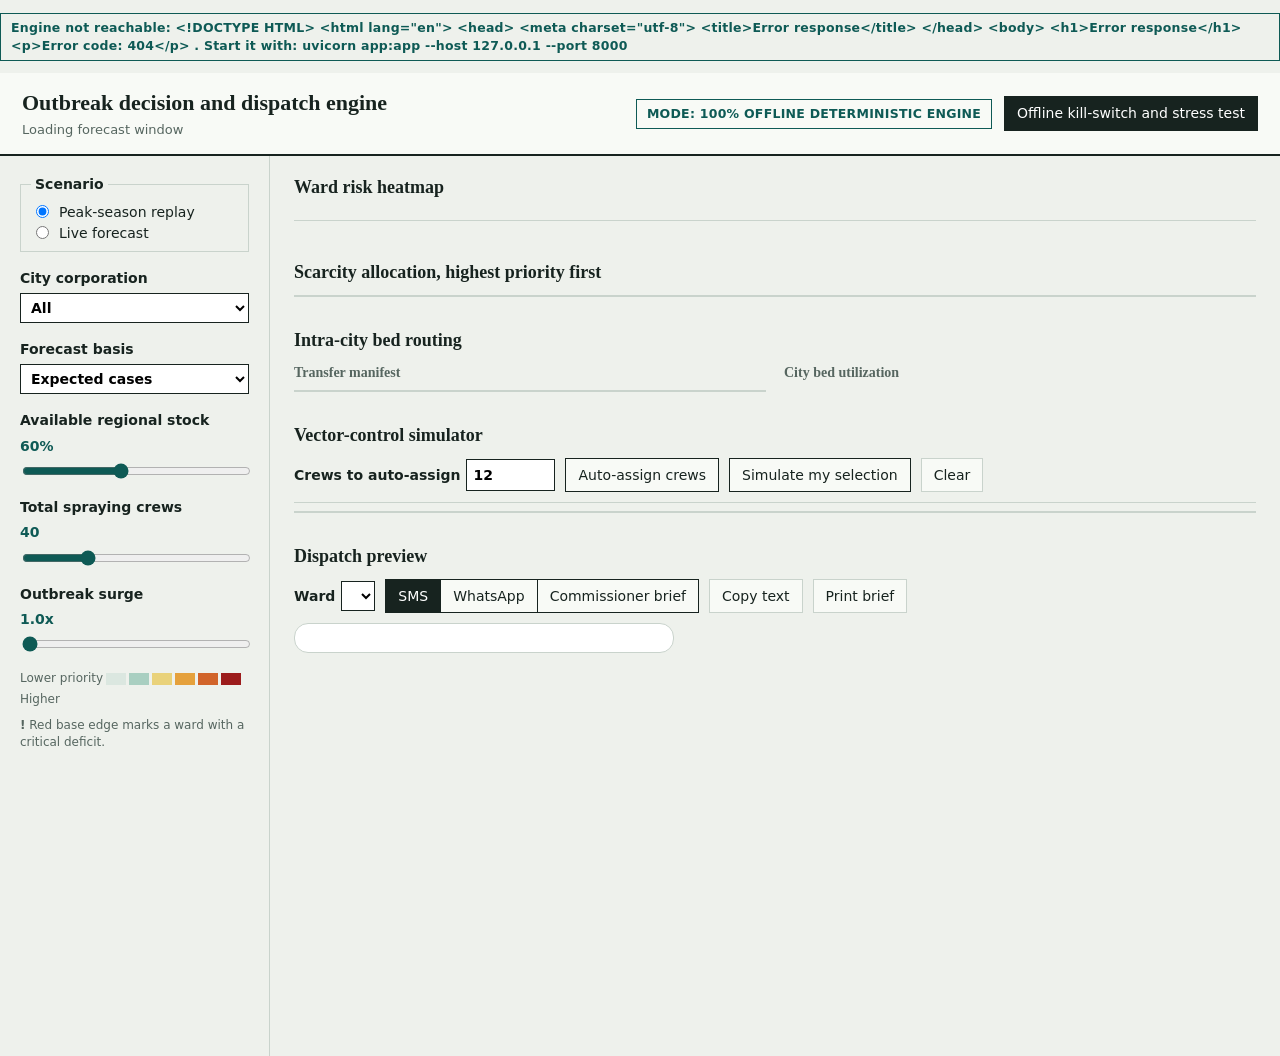
==== static/index.html @ 08a803f5 "updated the static for stability" ====
<!doctype html>
<html lang="en">
<head>
<meta charset="utf-8">
<meta name="viewport" content="width=device-width, initial-scale=1">
<title>Dengue dispatch engine</title>
<link rel="stylesheet" href="/static/styles.css">
</head>
<body>
<header class="top">
  <div>
    <h1>Outbreak decision and dispatch engine</h1>
    <p id="asof" class="sub">Loading forecast window</p>
  </div>
  <div class="top-actions">
    <span id="mode" class="mode" role="status">MODE: 100% OFFLINE DETERMINISTIC ENGINE</span>
    <button id="stressBtn" class="primary">Offline kill-switch and stress test</button>
  </div>
</header>

<div class="shell">
  <aside class="rail" aria-label="Controls">
    <fieldset>
      <legend>Scenario</legend>
      <label class="radio"><input type="radio" name="scenario" value="peak" checked> <span id="lblPeak">Peak-season replay</span></label>
      <label class="radio"><input type="radio" name="scenario" value="live"> <span id="lblLive">Live forecast</span></label>
    </fieldset>
    <label>City corporation
      <select id="city"><option>All</option></select>
    </label>
    <label>Forecast basis
      <select id="basis"><option value="expected">Expected cases</option><option value="upper">Upper bound (q90)</option></select>
    </label>
    <label>Available regional stock <output id="stockO">60%</output>
      <input id="stock" type="range" min="30" max="100" step="5" value="60">
    </label>
    <label>Total spraying crews <output id="crewsO">40</output>
      <input id="crews" type="range" min="10" max="120" step="1" value="40">
    </label>
    <label>Outbreak surge <output id="surgeO">1.0x</output>
      <input id="surge" type="range" min="1" max="4" step="0.25" value="1">
    </label>
    <div class="legend" aria-label="Heatmap legend">
      <span>Lower priority</span>
      <i class="t0"></i><i class="t1"></i><i class="t2"></i><i class="t3"></i><i class="t4"></i><i class="t5"></i>
      <span>Higher</span>
      <p><b class="flag">!</b> Red base edge marks a ward with a critical deficit.</p>
    </div>
  </aside>

  <main>
    <section aria-labelledby="hHeat">
      <h2 id="hHeat">Ward risk heatmap</h2>
      <div id="heat" class="heat"></div>
      <div id="totals" class="totals"></div>
    </section>

    <section aria-labelledby="hAlloc">
      <h2 id="hAlloc">Scarcity allocation, highest priority first</h2>
      <div class="scroll tall"><table id="alloc"></table></div>
    </section>

    <section aria-labelledby="hBeds">
      <h2 id="hBeds">Intra-city bed routing</h2>
      <div class="two">
        <div><h3>Transfer manifest</h3><div class="scroll"><table id="xfer"></table></div></div>
        <div><h3>City bed utilization</h3><table id="cityTbl"></table></div>
      </div>
    </section>

    <section aria-labelledby="hVec">
      <h2 id="hVec">Vector-control simulator</h2>
      <div class="simbar">
        <label>Crews to auto-assign <input id="auto" type="number" min="1" max="180" value="12"></label>
        <button id="autoBtn">Auto-assign crews</button>
        <button id="selBtn">Simulate my selection</button>
        <button id="clrBtn" class="ghost">Clear</button>
      </div>
      <div id="simTotals" class="totals"></div>
      <div class="scroll tall"><table id="board"></table></div>
    </section>

    <section aria-labelledby="hDisp">
      <h2 id="hDisp">Dispatch preview</h2>
      <div class="simbar">
        <label>Ward <select id="wardSel"></select></label>
        <div class="tabs" role="tablist">
          <button role="tab" data-tab="sms" aria-selected="true">SMS</button>
          <button role="tab" data-tab="wa" aria-selected="false">WhatsApp</button>
          <button role="tab" data-tab="doc" aria-selected="false">Commissioner brief</button>
        </div>
        <button id="copyBtn" class="ghost">Copy text</button>
        <button id="printBtn" class="ghost">Print brief</button>
      </div>
      <div id="pane-sms" class="pane"><pre id="smsTxt" class="sms"></pre><p id="smsLen" class="sub"></p></div>
      <div id="pane-wa" class="pane" hidden><pre id="waTxt" class="wa"></pre></div>
      <div id="pane-doc" class="pane" hidden><iframe id="docFrame" title="Commissioner brief preview"></iframe></div>
    </section>
  </main>
</div>

<dialog id="stress">
  <h2>Offline kill-switch and outbreak stress test</h2>
  <p id="stressSum" class="sub"></p>
  <ul id="stressList" class="checks"></ul>
  <button id="stressClose" class="primary">Close</button>
</dialog>
<script src="/static/app.js"></script>
</body>
</html>
---- static/styles.css ----
:root{--bg:#eef1ec;--panel:#f8faf6;--ink:#17231f;--mute:#566660;--line:#c9d3cc;--teal:#0e5a55;--amber:#d9962b;--red:#b42318;
--t0:#dbe7e0;--t1:#a9cfc1;--t2:#e9d27a;--t3:#e5a13c;--t4:#d1642a;--t5:#9c1c1c;
--serif:"Iowan Old Style","Palatino Linotype",Palatino,Georgia,serif;--sans:system-ui,-apple-system,"Segoe UI",Roboto,Arial,sans-serif}
*{box-sizing:border-box}
body{margin:0;background:var(--bg);color:var(--ink);font:14px/1.45 var(--sans)}
h1,h2,h3{font-family:var(--serif);font-weight:600;margin:0}
h1{font-size:22px} h2{font-size:18px;margin-bottom:10px} h3{font-size:14px;margin:0 0 6px;color:var(--mute)}
.sub{margin:2px 0 0;color:var(--mute);font-size:13px}
.top{display:flex;justify-content:space-between;align-items:center;gap:16px;flex-wrap:wrap;padding:14px 22px;border-bottom:2px solid var(--ink);background:var(--panel)}
.top-actions{display:flex;align-items:center;gap:12px;flex-wrap:wrap}
.mode{border:1.5px solid var(--teal);color:var(--teal);padding:5px 10px;font-weight:600;font-size:12.5px;letter-spacing:.02em}
button{font:inherit;padding:6px 12px;border:1px solid var(--ink);background:var(--panel);color:var(--ink);cursor:pointer}
button:hover{background:#e3eae4} button.primary{background:var(--ink);color:#fff} button.primary:hover{background:var(--teal)}
button.ghost{border-color:var(--line)}
:focus-visible{outline:3px solid var(--amber);outline-offset:2px}
.shell{display:grid;grid-template-columns:270px 1fr;gap:0;align-items:start}
.rail{position:sticky;top:0;padding:18px 20px;border-right:1px solid var(--line);display:flex;flex-direction:column;gap:16px;min-height:100vh}
.rail label{display:flex;flex-direction:column;gap:5px;font-weight:600}
.rail output{float:right;font-variant-numeric:tabular-nums;color:var(--teal)}
select,input[type=number]{font:inherit;padding:5px 6px;border:1px solid var(--ink);background:#fff}
input[type=range]{width:100%;accent-color:var(--teal)}
fieldset{border:1px solid var(--line);padding:8px 10px;margin:0} legend{font-weight:600;padding:0 4px}
.radio{flex-direction:row!important;align-items:flex-start;font-weight:400!important;gap:7px!important}
.legend{font-size:12px;color:var(--mute);display:flex;flex-wrap:wrap;align-items:center;gap:3px}
.legend i{display:inline-block;width:20px;height:12px}.legend p{margin:6px 0 0;flex-basis:100%}
.t0{background:var(--t0)}.t1{background:var(--t1)}.t2{background:var(--t2)}.t3{background:var(--t3)}.t4{background:var(--t4)}.t5{background:var(--t5)}
main{padding:18px 24px 60px;display:flex;flex-direction:column;gap:30px;min-width:0}
.heat{display:flex;flex-direction:column;gap:8px}
.hrow{display:grid;grid-template-columns:120px 1fr;align-items:center;gap:10px}
.hrow>span{font-family:var(--serif);font-size:14px;line-height:1.2}.hrow small{display:block;color:var(--mute);font-family:var(--sans)}
.tiles{display:flex;flex-wrap:wrap;gap:4px}
.tile{width:46px;height:40px;padding:0;display:flex;align-items:center;justify-content:center;font-weight:600;font-variant-numeric:tabular-nums;border:1px solid rgba(0,0,0,.25);border-bottom-width:1px;position:relative}
.tile.t5,.tile.t4{color:#fff}
.tile.def{border-bottom:6px solid var(--red)}
.tile.sel{outline:3px solid var(--ink);outline-offset:1px}
.totals{display:flex;flex-wrap:wrap;gap:6px 22px;margin-top:10px;padding-top:8px;border-top:1px solid var(--line);font-size:13px}
.totals b{font-variant-numeric:tabular-nums}.totals .bad{color:var(--red);font-weight:700}
.scroll{overflow:auto;border:1px solid var(--line);background:var(--panel);max-height:230px}.scroll.tall{max-height:380px}
table{border-collapse:collapse;width:100%;font-variant-numeric:tabular-nums}
th,td{padding:5px 9px;text-align:left;border-bottom:1px solid var(--line);white-space:nowrap}
th{position:sticky;top:0;background:#e3eae4;font-weight:600;z-index:1}
td.n,th.n{text-align:right} tbody tr{cursor:pointer} tbody tr:hover{background:#e9efe9} tr.sel td{background:#dde9e2}
tr.dep td{background:#e6f1d9}
.badge{display:inline-block;padding:1px 7px;font-size:12px;font-weight:700;color:#fff;background:var(--red)}
.ok{color:var(--teal);font-weight:600}
.two{display:grid;grid-template-columns:1fr 1fr;gap:18px}
.simbar{display:flex;flex-wrap:wrap;align-items:center;gap:10px;margin-bottom:10px}
.simbar label{display:flex;align-items:center;gap:6px;font-weight:600}
.tabs{display:flex}.tabs button{border-right-width:0}.tabs button:last-child{border-right-width:1px}
.tabs button[aria-selected=true]{background:var(--ink);color:#fff}
.pane pre{margin:0;padding:14px;background:#fff;border:1px solid var(--line);white-space:pre-wrap;font:13px/1.5 var(--sans)}
.pane pre.sms{max-width:380px;border-radius:14px;font-size:15px}
iframe{width:100%;height:520px;border:1px solid var(--line);background:#fff}
dialog{max-width:640px;width:92%;border:2px solid var(--ink);background:var(--panel);padding:20px}
dialog::backdrop{background:rgba(23,35,31,.45)}
.checks{list-style:none;margin:12px 0;padding:0;display:flex;flex-direction:column;gap:6px}
.checks li{display:grid;grid-template-columns:62px 1fr;gap:8px;padding:6px 0;border-bottom:1px solid var(--line)}
.checks .pass{color:var(--teal);font-weight:700}.checks .fail{color:var(--red);font-weight:700}.checks small{display:block;color:var(--mute)}
@media (max-width:900px){.shell{grid-template-columns:1fr}.rail{position:static;min-height:0;border-right:0;border-bottom:1px solid var(--line)}.two{grid-template-columns:1fr}.hrow{grid-template-columns:1fr}}
@media print{.rail,.top,main>section:not(:last-child),.simbar,dialog{display:none!important}.shell{display:block}main{padding:0}}
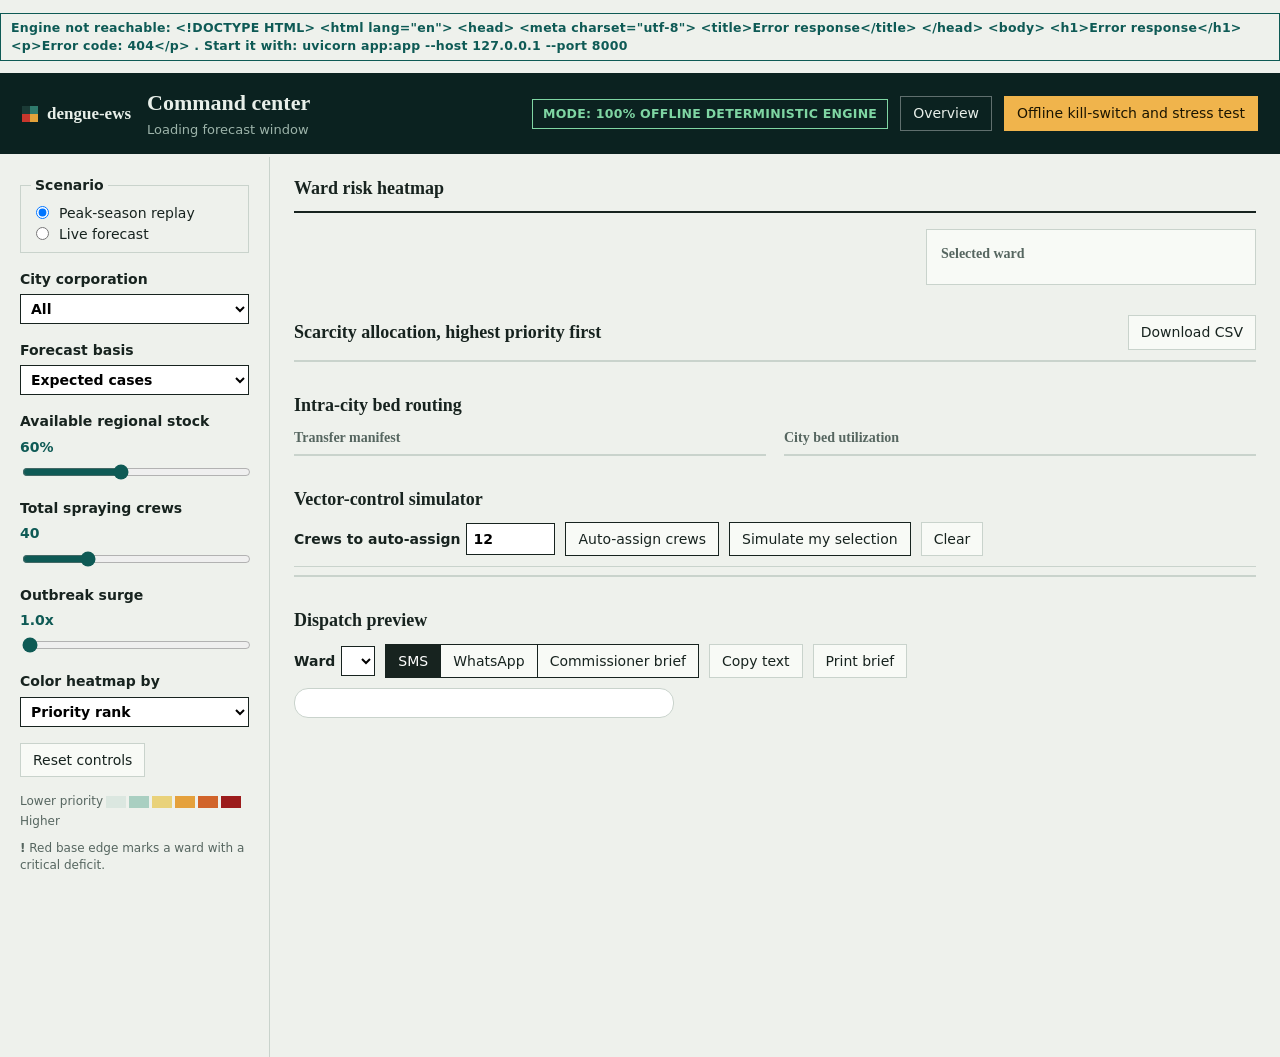
==== commit 92135752: "completely redesigned the whole system" ====
--- a/static/index.html
+++ b/static/index.html
@@ -3,20 +3,26 @@
 <head>
 <meta charset="utf-8">
 <meta name="viewport" content="width=device-width, initial-scale=1">
-<title>Dengue dispatch engine</title>
+<title>Command center | dengue-ews</title>
+<link rel="icon" href="data:,">
 <link rel="stylesheet" href="/static/styles.css">
 </head>
 <body>
+<a class="skip" href="#content">Skip to results</a>
 <header class="top">
-  <div>
-    <h1>Outbreak decision and dispatch engine</h1>
+  <div class="title">
+    <a class="brand" href="/"><span class="brand-mark" aria-hidden="true"></span>dengue-ews</a>
+    <h1>Command center</h1>
     <p id="asof" class="sub">Loading forecast window</p>
   </div>
   <div class="top-actions">
     <span id="mode" class="mode" role="status">MODE: 100% OFFLINE DETERMINISTIC ENGINE</span>
+    <a class="linkbtn" href="/">Overview</a>
     <button id="stressBtn" class="primary">Offline kill-switch and stress test</button>
   </div>
 </header>
+<div id="progress" class="progress" aria-hidden="true"></div>
+<div id="toast" class="toast" role="alert" hidden></div>
 
 <div class="shell">
   <aside class="rail" aria-label="Controls">
@@ -40,23 +46,33 @@
     <label>Outbreak surge <output id="surgeO">1.0x</output>
       <input id="surge" type="range" min="1" max="4" step="0.25" value="1">
     </label>
+    <label>Color heatmap by
+      <select id="colorBy"><option value="rank">Priority rank</option><option value="cases">Expected cases per week</option></select>
+    </label>
+    <button id="resetBtn" class="ghost" type="button">Reset controls</button>
     <div class="legend" aria-label="Heatmap legend">
-      <span>Lower priority</span>
+      <span id="legLo">Lower priority</span>
       <i class="t0"></i><i class="t1"></i><i class="t2"></i><i class="t3"></i><i class="t4"></i><i class="t5"></i>
-      <span>Higher</span>
+      <span id="legHi">Higher</span>
       <p><b class="flag">!</b> Red base edge marks a ward with a critical deficit.</p>
     </div>
   </aside>
 
-  <main>
+  <main id="content" tabindex="-1">
     <section aria-labelledby="hHeat">
       <h2 id="hHeat">Ward risk heatmap</h2>
-      <div id="heat" class="heat"></div>
-      <div id="totals" class="totals"></div>
+      <div id="kpis" class="kpis" aria-live="polite"></div>
+      <div class="heatgrid">
+        <div id="heat" class="heat"></div>
+        <aside id="detail" class="detail" aria-labelledby="hDetail">
+          <h3 id="hDetail">Selected ward</h3>
+          <div id="detailBody"></div>
+        </aside>
+      </div>
     </section>
 
     <section aria-labelledby="hAlloc">
-      <h2 id="hAlloc">Scarcity allocation, highest priority first</h2>
+      <div class="sechead"><h2 id="hAlloc">Scarcity allocation, highest priority first</h2><button id="csvBtn" class="ghost" type="button">Download CSV</button></div>
       <div class="scroll tall"><table id="alloc"></table></div>
     </section>
 
@@ -64,7 +80,7 @@
       <h2 id="hBeds">Intra-city bed routing</h2>
       <div class="two">
         <div><h3>Transfer manifest</h3><div class="scroll"><table id="xfer"></table></div></div>
-        <div><h3>City bed utilization</h3><table id="cityTbl"></table></div>
+        <div><h3>City bed utilization</h3><div class="scroll"><table id="cityTbl"></table></div></div>
       </div>
     </section>
 
--- a/static/styles.css
+++ b/static/styles.css
@@ -4,9 +4,18 @@
 *{box-sizing:border-box}
 body{margin:0;background:var(--bg);color:var(--ink);font:14px/1.45 var(--sans)}
 h1,h2,h3{font-family:var(--serif);font-weight:600;margin:0}
-h1{font-size:22px} h2{font-size:18px;margin-bottom:10px} h3{font-size:14px;margin:0 0 6px;color:var(--mute)}
+h1{font-size:22px}
+.skip{position:absolute;left:-999px;top:6px;background:#f0b44c;color:#000;padding:8px 12px;z-index:30}.skip:focus{left:8px} h2{font-size:18px;margin-bottom:10px} h3{font-size:14px;margin:0 0 6px;color:var(--mute)}
 .sub{margin:2px 0 0;color:var(--mute);font-size:13px}
-.top{display:flex;justify-content:space-between;align-items:center;gap:16px;flex-wrap:wrap;padding:14px 22px;border-bottom:2px solid var(--ink);background:var(--panel)}
+.top{display:flex;justify-content:space-between;align-items:center;gap:16px;flex-wrap:wrap;padding:14px 22px;background:#0b2220;color:#e8efe9}
+.top .sub{color:#9db4aa}
+.title{display:grid;grid-template-columns:auto 1fr;column-gap:16px;align-items:baseline}
+.title .sub{grid-column:2}
+.brand{grid-row:1/3;display:flex;align-items:center;gap:9px;font:600 17px var(--serif);color:inherit;text-decoration:none;align-self:center}
+.brand-mark{width:16px;height:16px;display:inline-block;background:conic-gradient(#2f7a6c 0 25%,#e3a23a 0 50%,#c8372d 0 75%,#1b3b36 0)}
+.linkbtn{color:#e8efe9;text-decoration:none;padding:6px 12px;border:1px solid rgba(255,255,255,.35)}.linkbtn:hover{background:rgba(255,255,255,.1)}
+.top .mode{border-color:#7fd6a3;color:#7fd6a3}
+.top button.primary{background:#f0b44c;border-color:#f0b44c;color:#1b1500}.top button.primary:hover{background:#ffc96b}
 .top-actions{display:flex;align-items:center;gap:12px;flex-wrap:wrap}
 .mode{border:1.5px solid var(--teal);color:var(--teal);padding:5px 10px;font-weight:600;font-size:12.5px;letter-spacing:.02em}
 button{font:inherit;padding:6px 12px;border:1px solid var(--ink);background:var(--panel);color:var(--ink);cursor:pointer}
@@ -58,3 +67,36 @@
 .checks .pass{color:var(--teal);font-weight:700}.checks .fail{color:var(--red);font-weight:700}.checks small{display:block;color:var(--mute)}
 @media (max-width:900px){.shell{grid-template-columns:1fr}.rail{position:static;min-height:0;border-right:0;border-bottom:1px solid var(--line)}.two{grid-template-columns:1fr}.hrow{grid-template-columns:1fr}}
 @media print{.rail,.top,main>section:not(:last-child),.simbar,dialog{display:none!important}.shell{display:block}main{padding:0}}
+
+.progress{height:3px;background:transparent;position:sticky;top:0;z-index:20;overflow:hidden}
+.progress.on{background:linear-gradient(90deg,transparent,var(--amber),transparent);background-size:40% 100%;background-repeat:no-repeat;animation:slide 1s linear infinite}
+@keyframes slide{from{background-position:-40% 0}to{background-position:140% 0}}
+.toast{position:fixed;right:16px;bottom:16px;max-width:420px;background:var(--red);color:#fff;padding:10px 14px;z-index:40;font-weight:600}
+.skip,.toast[hidden]{display:revert}.toast[hidden]{display:none}
+main:focus{outline:none}
+.sechead{display:flex;justify-content:space-between;align-items:center;gap:10px;margin-bottom:10px}.sechead h2{margin:0}
+.rail .ghost{align-self:flex-start}
+.kpis{display:grid;grid-template-columns:repeat(auto-fit,minmax(150px,1fr));border-top:2px solid var(--ink);margin-bottom:16px}
+.kpi{padding:10px 14px 8px 0;display:flex;flex-direction:column;gap:1px}
+.kpi+.kpi{padding-left:14px;border-left:1px solid var(--line)}
+.kpi .kl{font-size:12.5px;color:var(--mute)}
+.kpi b{font:500 28px/1.15 var(--serif);font-variant-numeric:tabular-nums}
+.kpi small{font-size:12.5px;color:var(--mute)}
+.kpi.bad b{color:var(--red)}.kpi.ok b{color:var(--teal)}
+.heatgrid{display:grid;grid-template-columns:minmax(0,1fr) 330px;gap:24px;align-items:start}
+.detail{border:1px solid var(--line);background:var(--panel);padding:14px;position:sticky;top:12px}
+.detail .dn{margin:0 0 8px;font-size:15px}
+.detail .chart{background:#fff;border:1px solid var(--line);padding:6px}
+.detail .chart svg{display:block;width:100%;height:auto}
+.detail .chart text{font:10.5px var(--sans);fill:var(--mute)}
+.detail .band-area{fill:rgba(209,100,42,.2)}.detail .line{fill:none;stroke:var(--t4);stroke-width:2.4}.detail .dot{fill:var(--t4)}.detail .grid{stroke:var(--line)}.detail .val{fill:var(--ink);font-weight:600}
+.cap{font-size:12.5px;color:var(--mute);margin:6px 0 10px}
+dl.facts{margin:0;display:flex;flex-direction:column}
+dl.facts div{display:flex;justify-content:space-between;gap:12px;padding:5px 0;border-top:1px solid var(--line);font-size:13px}
+dl.facts dt{color:var(--mute)}dl.facts dd{margin:0;text-align:right;font-variant-numeric:tabular-nums}
+.bad{color:var(--red);font-weight:700}
+.tile{cursor:pointer}.tile:hover{filter:brightness(.95)}
+@media (max-width:1100px){.heatgrid{grid-template-columns:1fr}.detail{position:static}}
+@media (prefers-reduced-motion:reduce){.progress.on{animation:none}}
+@media print{.progress,.toast,.skip{display:none!important}}
+.two>div{min-width:0}
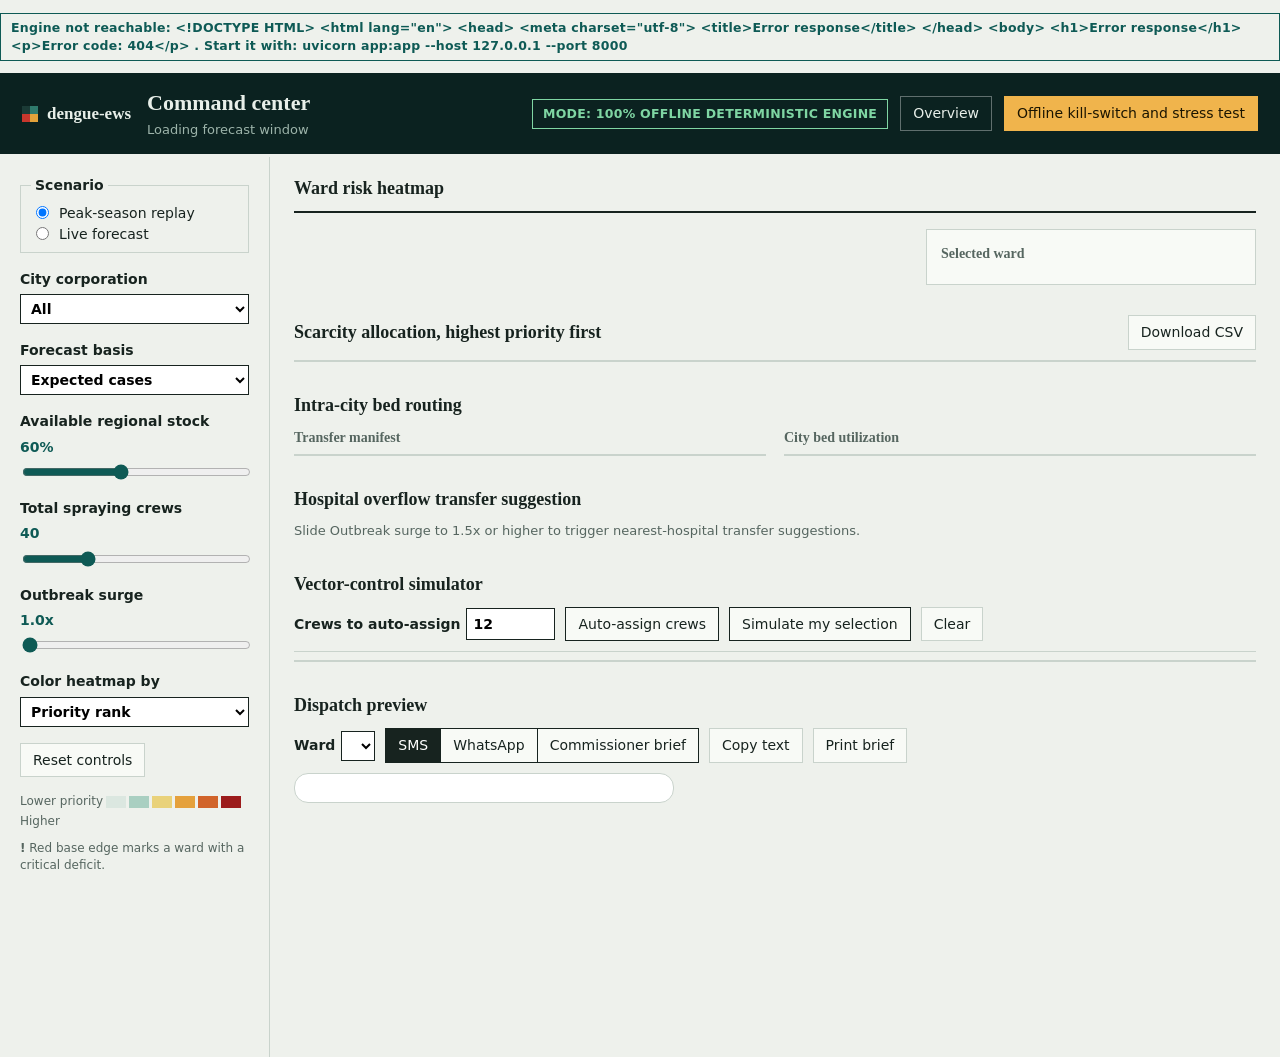
==== commit 5093d0bb: "feat: add nearest-hospital overflow transfer dispatch and exports [version-onsite-final]" ====
--- a/static/index.html
+++ b/static/index.html
@@ -84,6 +84,26 @@
       </div>
     </section>
 
+    <section id="overflowCard" aria-labelledby="hOvf">
+      <h2 id="hOvf">Hospital overflow transfer suggestion</h2>
+      <p id="ovfStatus" class="sub">Slide Outbreak surge to 1.5x or higher to trigger nearest-hospital transfer suggestions.</p>
+      <div id="ovfBody" hidden>
+        <div class="simbar">
+          <label>Overflow route <select id="ovfSel"></select></label>
+          <div id="ovfTabs" class="tabs" role="tablist" aria-label="Overflow transfer format">
+            <button role="tab" data-ovftab="sms" aria-selected="true">SMS</button>
+            <button role="tab" data-ovftab="wa" aria-selected="false">WhatsApp</button>
+            <button role="tab" data-ovftab="doc" aria-selected="false">Transfer brief</button>
+          </div>
+          <button id="ovfCopyBtn" class="ghost" type="button">Copy text</button>
+          <button id="ovfPrintBtn" class="ghost" type="button">Print transfer brief</button>
+        </div>
+        <div id="ovf-pane-sms" class="pane"><pre id="ovfSmsTxt" class="sms"></pre><p id="ovfSmsLen" class="sub"></p></div>
+        <div id="ovf-pane-wa" class="pane" hidden><pre id="ovfWaTxt" class="wa"></pre></div>
+        <div id="ovf-pane-doc" class="pane" hidden><iframe id="ovfDocFrame" title="Hospital transfer brief preview"></iframe></div>
+      </div>
+    </section>
+
     <section aria-labelledby="hVec">
       <h2 id="hVec">Vector-control simulator</h2>
       <div class="simbar">
@@ -100,7 +120,7 @@
       <h2 id="hDisp">Dispatch preview</h2>
       <div class="simbar">
         <label>Ward <select id="wardSel"></select></label>
-        <div class="tabs" role="tablist">
+        <div id="dispTabs" class="tabs" role="tablist">
           <button role="tab" data-tab="sms" aria-selected="true">SMS</button>
           <button role="tab" data-tab="wa" aria-selected="false">WhatsApp</button>
           <button role="tab" data-tab="doc" aria-selected="false">Commissioner brief</button>
@@ -123,4 +143,4 @@
 </dialog>
 <script src="/static/app.js"></script>
 </body>
-</html>
+</html>
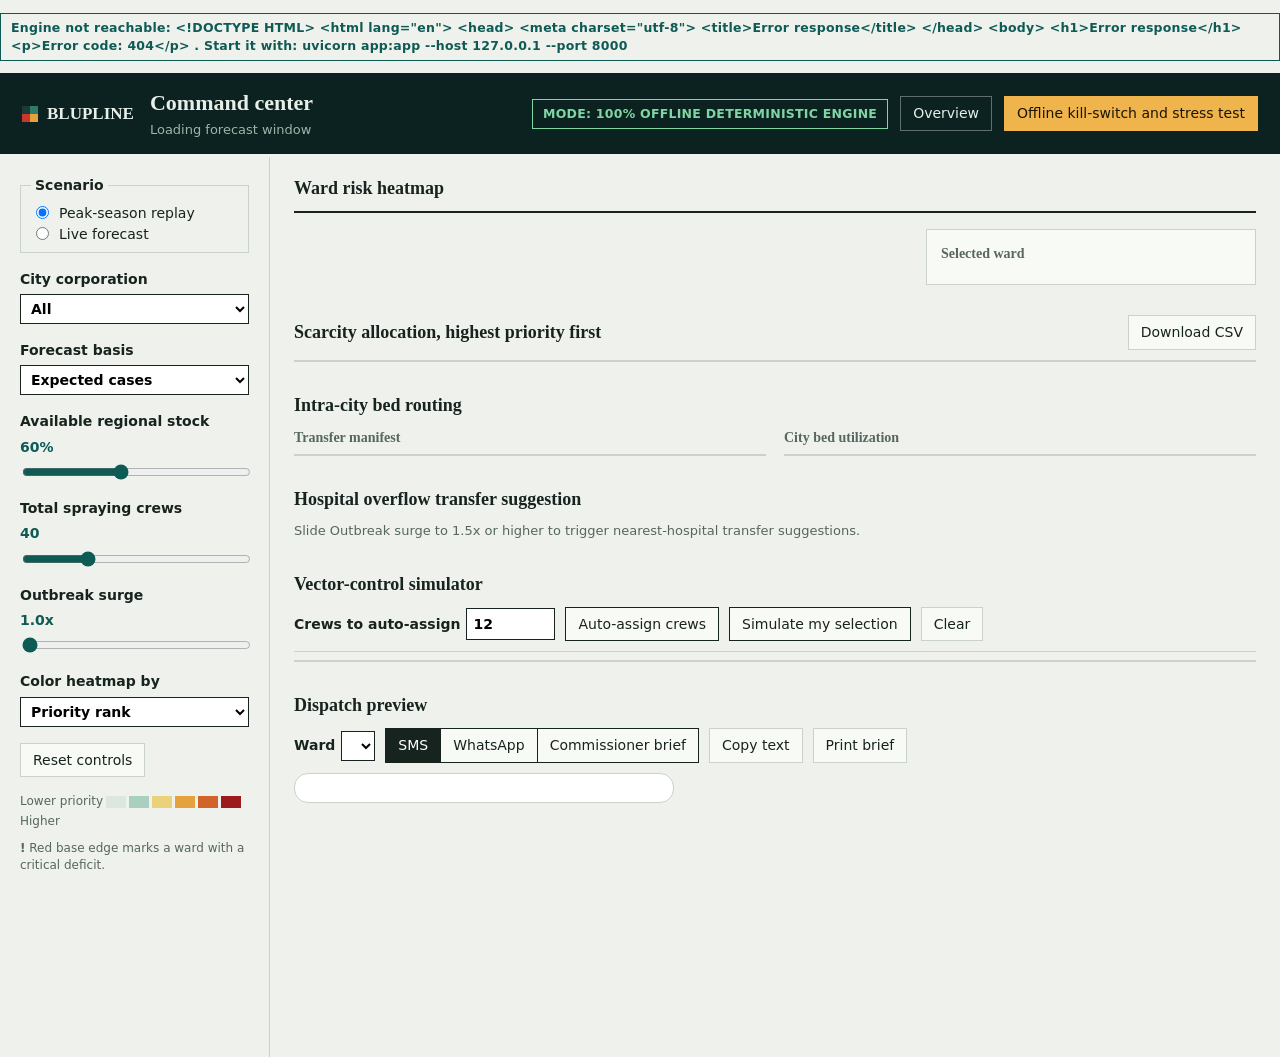
==== commit e5d5d7ba: "Final commit" ====
--- a/static/index.html
+++ b/static/index.html
@@ -3,7 +3,7 @@
 <head>
 <meta charset="utf-8">
 <meta name="viewport" content="width=device-width, initial-scale=1">
-<title>Command center | dengue-ews</title>
+<title>Command center | BLUPLINE</title>
 <link rel="icon" href="data:,">
 <link rel="stylesheet" href="/static/styles.css">
 </head>
@@ -11,7 +11,7 @@
 <a class="skip" href="#content">Skip to results</a>
 <header class="top">
   <div class="title">
-    <a class="brand" href="/"><span class="brand-mark" aria-hidden="true"></span>dengue-ews</a>
+    <a class="brand" href="/"><span class="brand-mark" aria-hidden="true"></span>BLUPLINE</a>
     <h1>Command center</h1>
     <p id="asof" class="sub">Loading forecast window</p>
   </div>
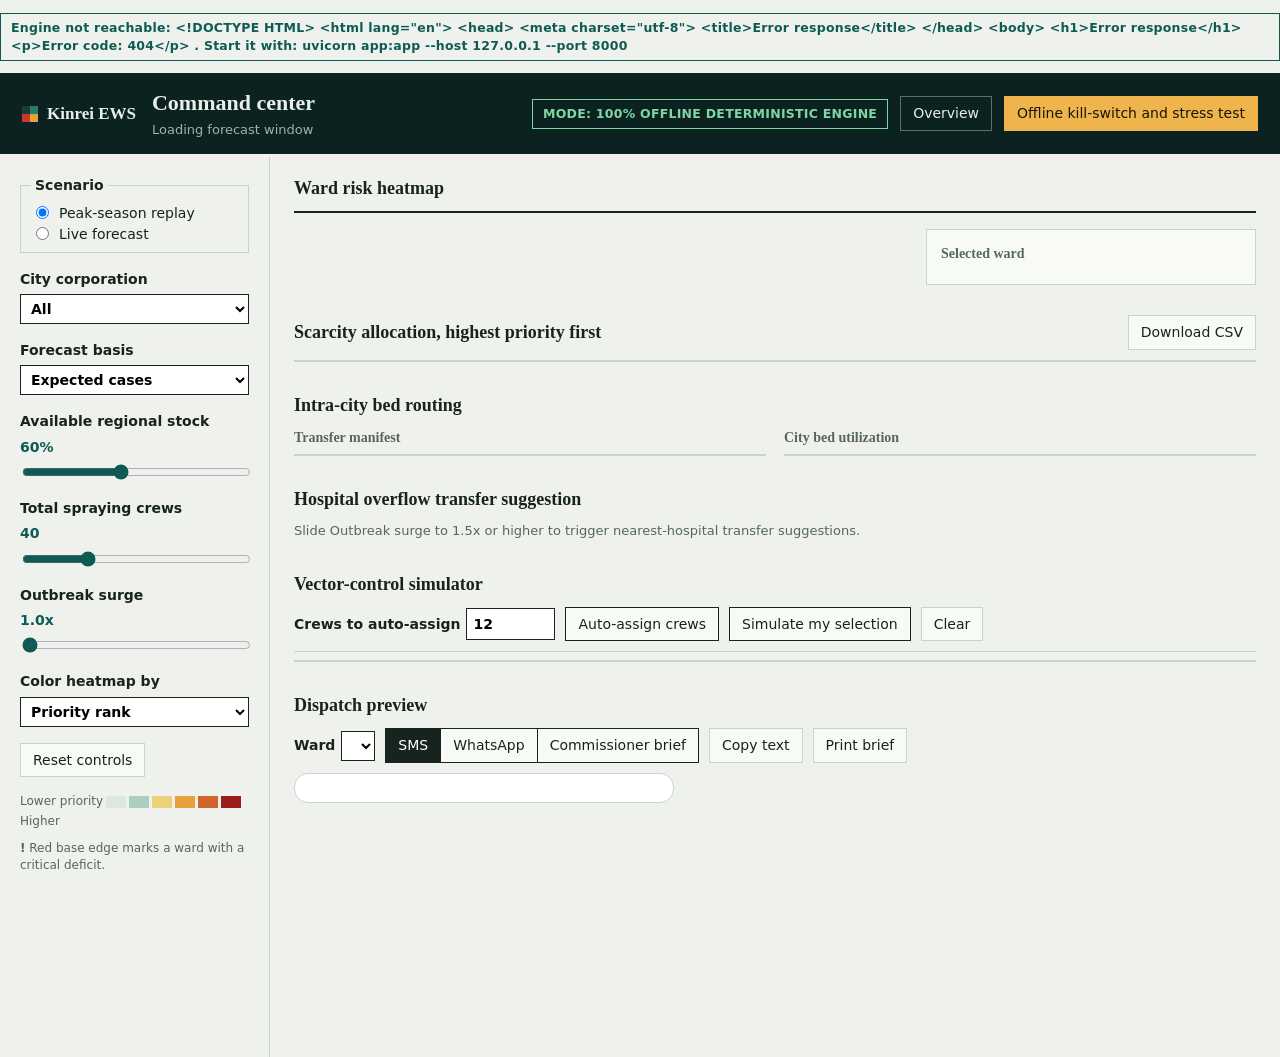
==== commit 1a554839: "updated name" ====
--- a/static/index.html
+++ b/static/index.html
@@ -3,15 +3,15 @@
 <head>
 <meta charset="utf-8">
 <meta name="viewport" content="width=device-width, initial-scale=1">
-<title>Command center | BLUPLINE</title>
-<link rel="icon" href="data:,">
+<title>Command center | Kinrei EWS</title>
+<link rel="icon" href="/static/logo.png">
 <link rel="stylesheet" href="/static/styles.css">
 </head>
 <body>
 <a class="skip" href="#content">Skip to results</a>
 <header class="top">
   <div class="title">
-    <a class="brand" href="/"><span class="brand-mark" aria-hidden="true"></span>BLUPLINE</a>
+    <a class="brand" href="/"><span class="brand-mark" aria-hidden="true"></span>Kinrei EWS</a>
     <h1>Command center</h1>
     <p id="asof" class="sub">Loading forecast window</p>
   </div>
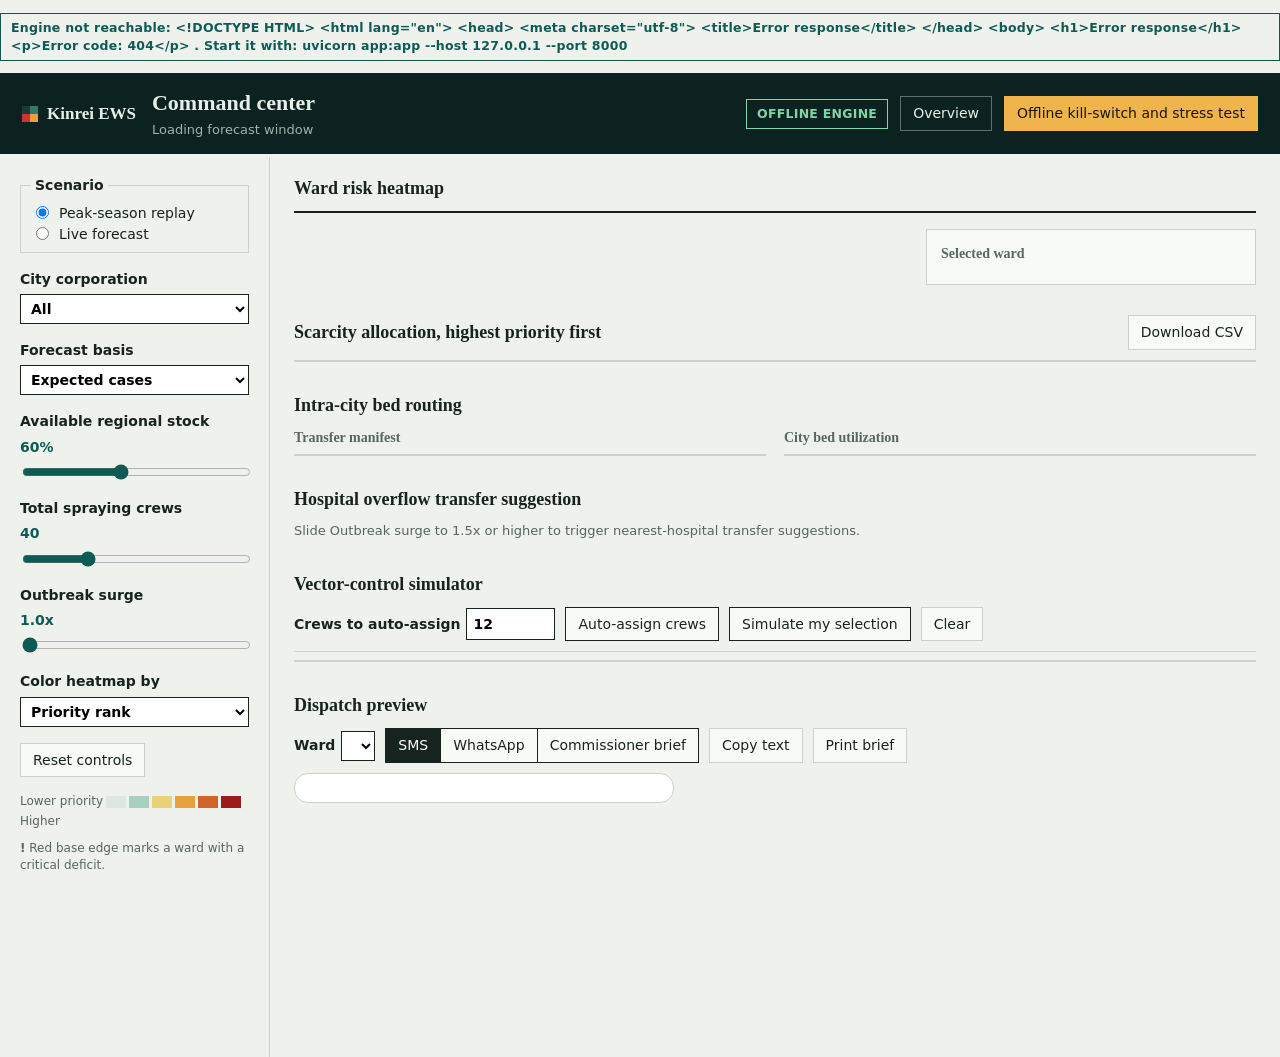
==== commit 03fd9411: "updated minor design" ====
--- a/static/index.html
+++ b/static/index.html
@@ -16,7 +16,7 @@
     <p id="asof" class="sub">Loading forecast window</p>
   </div>
   <div class="top-actions">
-    <span id="mode" class="mode" role="status">MODE: 100% OFFLINE DETERMINISTIC ENGINE</span>
+    <span id="mode" class="mode" role="status"> OFFLINE ENGINE </span>
     <a class="linkbtn" href="/">Overview</a>
     <button id="stressBtn" class="primary">Offline kill-switch and stress test</button>
   </div>
